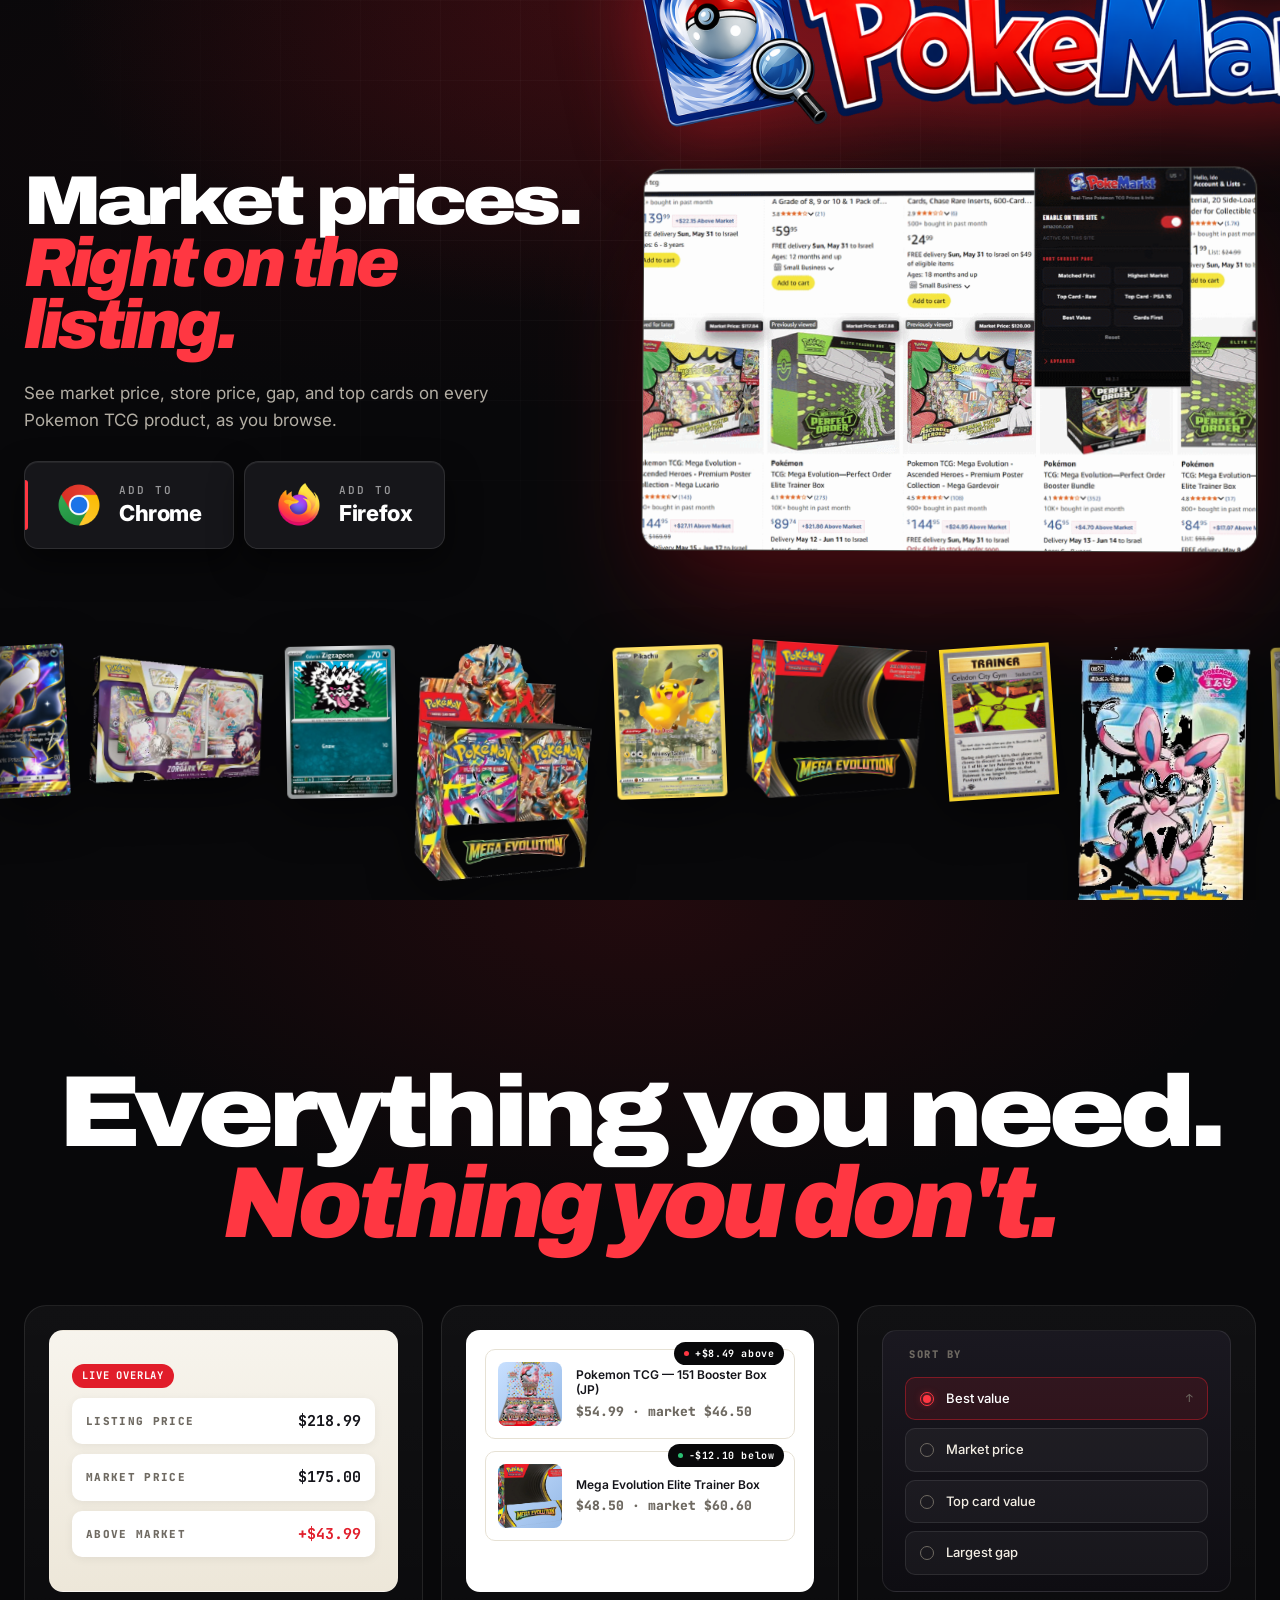
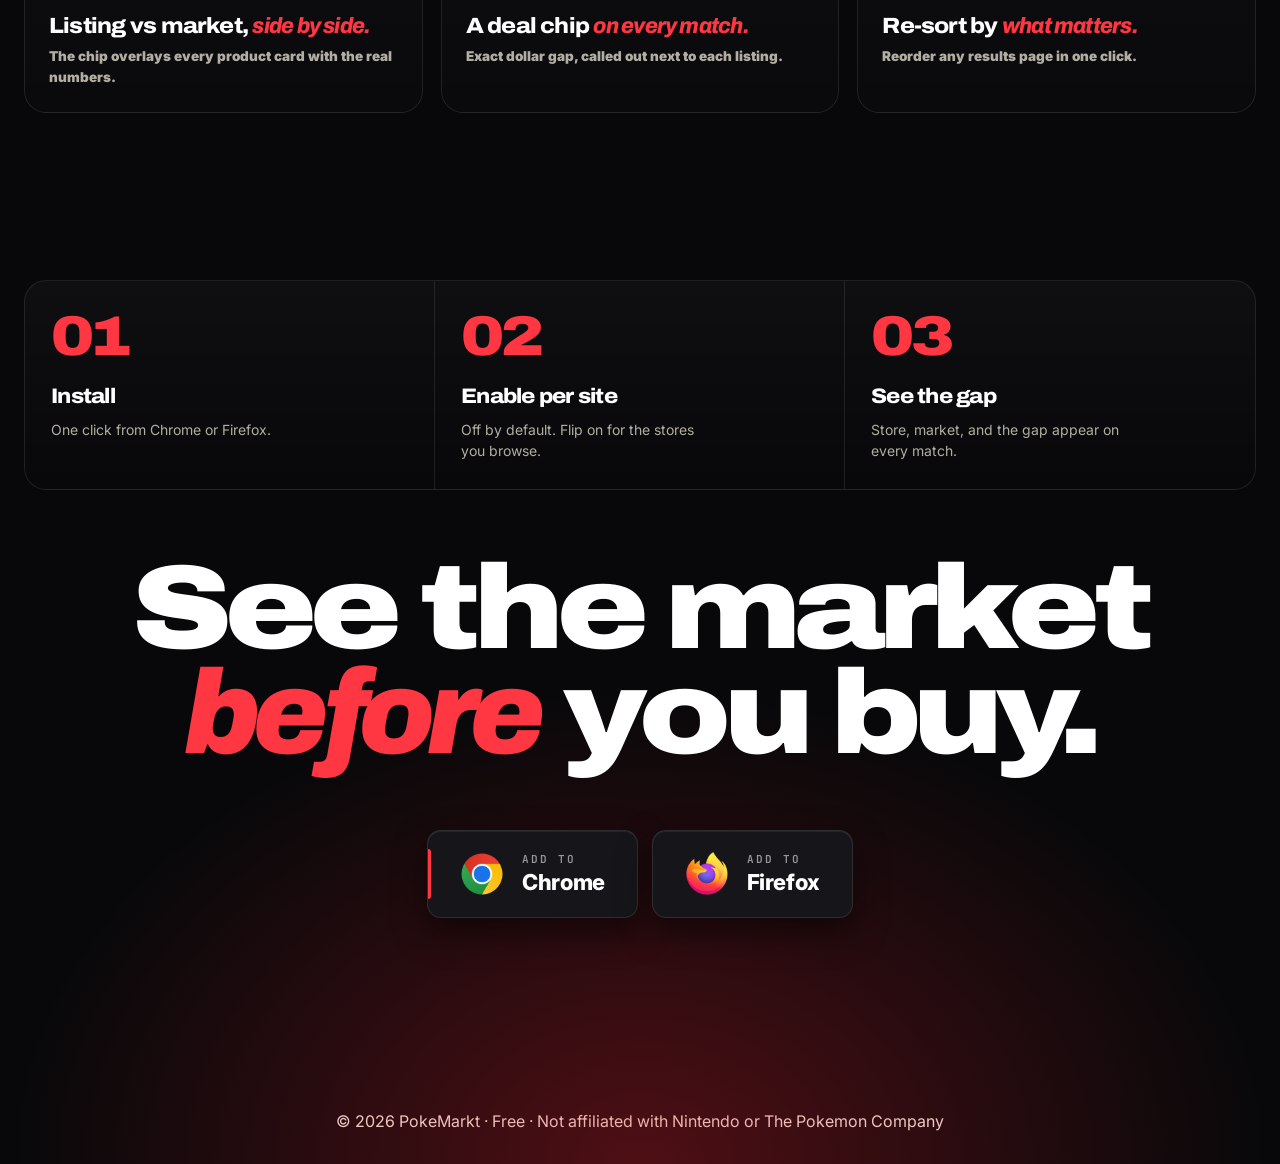
==== PokeMarkt-Landing/index.html @ 56c0c50b "fix" ====
<!DOCTYPE html>
<html lang="en">
<head>
<meta charset="UTF-8">
<meta name="viewport" content="width=device-width, initial-scale=1.0">
<title>PokeMarkt</title>
<meta name="description" content="PokeMarkt shows market price, store price, price gaps, and top cards directly on product listings.">
<link rel="icon" type="image/png" href="assets/Main-Icon-48.png">
<link rel="apple-touch-icon" href="assets/Main-Icon-128.png">
<link rel="preconnect" href="https://fonts.googleapis.com">
<link rel="preconnect" href="https://fonts.gstatic.com" crossorigin>
<link href="https://fonts.googleapis.com/css2?family=Archivo:wdth,wght@87..125,500..900&family=Inter:wght@400;500;600;700&family=JetBrains+Mono:wght@500;700&display=swap" rel="stylesheet">
<style>
  :root {
    --ink: #08080a;
    --ink-2: #0d0d10;
    --ink-3: #14141a;
    --paper: #f4efe6;
    --line: rgba(255, 255, 255, .09);
    --line-strong: rgba(255, 255, 255, .18);
    --line-paper: rgba(8, 8, 10, .12);
    --text: #f3eee4;
    --text-2: #b3aea4;
    --text-3: #6f6a62;
    --crimson: #e11d2a;
    --crimson-2: #ff3742;
    --green: #2bbf73;
    --display: "Archivo", "Helvetica Neue", sans-serif;
    --body: "Inter", system-ui, sans-serif;
    --mono: "JetBrains Mono", ui-monospace, monospace;
    --ease: cubic-bezier(.2, .8, .2, 1);
  }

  * { box-sizing: border-box; margin: 0; padding: 0; }
  html, body { background: var(--ink); }
  html {
    scroll-behavior: smooth;
    scroll-snap-type: y mandatory;
    overflow-y: scroll;
    height: 100%;
  }
  body {
    font-family: var(--body);
    color: var(--text);
    overflow-x: clip;
    -webkit-font-smoothing: antialiased;
    text-rendering: optimizeLegibility;
    line-height: 1.5;
    min-height: 100%;
  }
  a { color: inherit; text-decoration: none; }
  img, svg { display: block; max-width: 100%; }
  ::selection { background: var(--crimson); color: #fff; }

  .wrap { width: min(1280px, calc(100% - 48px)); margin: 0 auto; }

  /* ====== SCREEN ====== */
  .screen {
    min-height: 100vh;
    min-height: 100dvh;
    scroll-snap-align: start;
    scroll-snap-stop: always;
    position: relative;
    display: flex;
    flex-direction: column;
    overflow: hidden;
  }

  /* ====== TOP BAR (sticky, only after hero) ====== */
  .topbar {
    position: fixed;
    top: 0; right: 0; left: 0;
    z-index: 50;
    display: flex;
    justify-content: flex-end;
    padding: 18px 24px;
    pointer-events: none;
    opacity: 0;
    transform: translateY(-12px);
    transition: opacity .35s var(--ease), transform .35s var(--ease);
  }
  .topbar.is-visible { opacity: 1; transform: none; pointer-events: auto; }
  .topbar__inner {
    display: inline-flex;
    gap: 8px;
    padding: 6px;
    border-radius: 999px;
    background: rgba(8,8,10,.78);
    backdrop-filter: blur(18px) saturate(140%);
    border: 1px solid var(--line-strong);
    box-shadow: 0 12px 30px rgba(0,0,0,.4);
  }
  .topbar .pill { height: 38px; padding: 0 14px 0 4px; font-size: 12.5px; }
  .topbar .pill__icon { width: 30px; height: 30px; }

  /* ====== HERO INSTALL BUTTONS (big & centered feel) ====== */
  .hero__cta {
    display: flex;
    gap: 14px;
    margin-top: 32px;
    flex-wrap: wrap;
  }
  /* Square install buttons — both same color, clean & premium */
  .install {
    position: relative;
    display: inline-flex;
    align-items: center;
    gap: 18px;
    height: 88px;
    padding: 0 32px;
    border-radius: 14px;
    font-weight: 700;
    letter-spacing: -.005em;
    transition: transform .25s var(--ease), box-shadow .25s var(--ease), background .25s var(--ease);
    white-space: nowrap;
    background: #16161a;
    color: #fff;
    border: 1px solid rgba(255,255,255,.10);
    box-shadow:
      0 1px 0 rgba(255,255,255,.06) inset,
      0 14px 32px rgba(0,0,0,.5);
  }
  .install:hover {
    transform: translateY(-2px);
    background: #1d1d22;
    border-color: rgba(255,255,255,.18);
    box-shadow:
      0 1px 0 rgba(255,255,255,.08) inset,
      0 22px 44px rgba(0,0,0,.6);
  }
  .install__icon {
    width: 44px; height: 44px;
    display: grid; place-items: center;
    flex: 0 0 auto;
  }
  .install__icon img { width: 100%; height: 100%; object-fit: contain; }
  .install__text {
    display: flex;
    flex-direction: column;
    line-height: 1.05;
    align-items: flex-start;
  }
  .install__text small {
    font-family: var(--mono);
    font-size: 11px;
    font-weight: 600;
    letter-spacing: .18em;
    text-transform: uppercase;
    opacity: .55;
    margin-bottom: 5px;
  }
  .install__text strong { font-weight: 800; font-size: 22px; letter-spacing: -.02em; }

  /* Primary (Chrome) gets a subtle red accent line on the left to differentiate without breaking unity */
  .install--chrome::before {
    content: "";
    position: absolute;
    left: 0; top: 18px; bottom: 18px;
    width: 3px;
    background: var(--crimson-2);
    border-radius: 0 3px 3px 0;
  }
  .top__cta { display: inline-flex; gap: 8px; }
  .pill {
    display: inline-flex;
    align-items: center;
    gap: 8px;
    height: 40px;
    padding: 0 16px 0 4px;
    border-radius: 999px;
    font-size: 13px;
    font-weight: 600;
    transition: transform .25s var(--ease), background .25s var(--ease);
    white-space: nowrap;
  }
  .pill__icon {
    width: 32px; height: 32px;
    border-radius: 50%;
    background: #fff;
    padding: 5px;
    display: grid; place-items: center;
    flex: 0 0 auto;
  }
  .pill__icon img { width: 100%; height: 100%; object-fit: contain; }
  .pill--solid { background: #fff; color: #08080a; }
  .pill--solid:hover { transform: translateY(-1px); }
  .pill--ghost {
    background: rgba(255,255,255,.05);
    color: #fff;
    border: 1px solid var(--line-strong);
  }
  .pill--ghost:hover { background: rgba(255,255,255,.1); transform: translateY(-1px); }

  /* ====== SCREEN 1: HERO ====== */
  .hero {
    background: var(--ink);
    display: flex;
    flex-direction: column;
    justify-content: center;
  }
  .hero__top {
    text-align: center;
    padding: 24px 0 8px;
    position: relative;
    z-index: 2;
  }
  .hero__logo {
    display: inline-block;
    width: clamp(320px, 30vw, 440px);
    height: auto;
    margin: 0 auto;
    filter: drop-shadow(0 14px 40px rgba(225,29,42,.5));
  }

  .hero__main {
    display: grid;
    grid-template-columns: 1fr 1.1fr;
    gap: 56px;
    align-items: center;
    position: relative;
    z-index: 2;
    padding: 0 0 32px;
  }
  .hero__copy { max-width: 580px; }
  .hero::before {
    content: "";
    position: absolute;
    inset: -8% -10% 30%;
    background:
      radial-gradient(ellipse 55% 65% at 50% 10%, rgba(225, 29, 42, .22), transparent 70%),
      radial-gradient(ellipse 80% 50% at 50% 30%, rgba(225, 29, 42, .05), transparent 80%);
    pointer-events: none;
    z-index: 0;
  }
  .hero::after {
    content: "";
    position: absolute;
    inset: 0 0 30% 0;
    background-image:
      linear-gradient(rgba(255,255,255,.04) 1px, transparent 1px),
      linear-gradient(90deg, rgba(255,255,255,.04) 1px, transparent 1px);
    background-size: 80px 80px;
    background-position: center top;
    mask-image: radial-gradient(ellipse 70% 90% at 50% 30%, #000, transparent 75%);
    pointer-events: none;
    z-index: 0;
  }

  .hero__top {
    text-align: center;
    padding: 24px 0 8px;
    position: relative;
    z-index: 2;
  }
  .hero__logo {
    display: inline-block;
    width: clamp(440px, 46vw, 680px);
    height: auto;
    margin: 0 auto;
    filter: drop-shadow(0 14px 40px rgba(225,29,42,.5));
  }

  .hero__main {
    align-self: center;
    display: grid;
    grid-template-columns: 1fr 1.1fr;
    gap: 56px;
    align-items: center;
    position: relative;
    z-index: 2;
    padding: 0 0 32px;
  }
  .hero__copy { max-width: 580px; }
  .hero h1 {
    font-family: var(--display);
    font-stretch: 118%;
    font-weight: 900;
    font-size: clamp(46px, 5.4vw, 84px);
    line-height: .9;
    letter-spacing: -.055em;
    color: #fff;
    text-wrap: balance;
  }
  .hero h1 .accent {
    color: var(--crimson-2);
    font-style: italic;
    font-stretch: 95%;
  }
  .hero__sub {
    margin-top: 24px;
    color: var(--text-2);
    font-size: 17px;
    line-height: 1.55;
    max-width: 480px;
  }
  .hero__cta {
    display: flex;
    gap: 10px;
    margin-top: 28px;
    flex-wrap: wrap;
  }
  .btn {
    display: inline-flex;
    align-items: center;
    gap: 9px;
    height: 50px;
    padding: 0 22px 0 6px;
    border-radius: 999px;
    font-weight: 600;
    font-size: 14.5px;
    transition: transform .25s var(--ease), box-shadow .25s var(--ease);
    white-space: nowrap;
  }
  .btn__icon {
    width: 38px; height: 38px;
    border-radius: 50%;
    background: #fff;
    padding: 6px;
    display: grid; place-items: center;
    flex: 0 0 auto;
  }
  .btn__icon img { width: 100%; height: 100%; object-fit: contain; }
  .btn--primary {
    background: #fff;
    color: #08080a;
    box-shadow: 0 18px 40px rgba(225, 29, 42, .25), 0 4px 12px rgba(0,0,0,.4);
  }
  .btn--primary:hover {
    transform: translateY(-2px);
    box-shadow: 0 24px 56px rgba(225, 29, 42, .38), 0 8px 18px rgba(0,0,0,.5);
  }
  .btn--ghost {
    background: rgba(255,255,255,.05);
    color: #fff;
    border: 1px solid var(--line-strong);
  }
  .btn--ghost:hover { background: rgba(255,255,255,.09); transform: translateY(-2px); }

  .hero__visual {
    position: relative;
    z-index: 2;
  }
  .hero__demo {
    position: relative;
    border-radius: 22px;
    overflow: hidden;
    background: #1a1814;
    border: 1px solid var(--line-strong);
    box-shadow:
      0 1px 0 rgba(255,255,255,.08) inset,
      0 60px 120px -20px rgba(225, 29, 42, .32),
      0 36px 80px rgba(0, 0, 0, .6);
    transform: perspective(2400px) rotateY(-3deg) rotateX(2deg);
  }
  .hero__demo img {
    display: block;
    width: 100%;
    height: auto;
    aspect-ratio: 16 / 10;
    object-fit: cover;
    object-position: center top;
    background: #f5f1ec;
  }
  .hero__demo::after {
    content: "";
    position: absolute;
    inset: 0;
    border-radius: 22px;
    box-shadow: 0 0 0 1px rgba(255,255,255,.05) inset;
    pointer-events: none;
  }

  /* hero product strip - floating items on dark */
  .strip {
    position: relative;
    z-index: 2;
    padding: 16px 0 24px;
    margin: 0;
    overflow: hidden;
    mask-image: linear-gradient(90deg, transparent, #000 6%, #000 94%, transparent);
  }
  .strip__track {
    display: flex;
    width: max-content;
    align-items: center;
    gap: 22px;
    animation: rail 80s linear infinite;
  }
  .strip__item {
    flex: 0 0 auto;
    height: 170px;
    display: grid;
    place-items: center;
    transform: rotate(var(--tilt, 0deg));
    transition: transform .4s var(--ease);
    padding: 8px 0;
  }
  .strip__item img {
    max-height: 100%;
    max-width: 100%;
    width: auto;
    height: auto;
    object-fit: contain;
    filter: drop-shadow(0 14px 22px rgba(0,0,0,.55));
  }
  .strip__item.product { width: 175px; }
  .strip__item.card { width: 110px; }
  .strip__item:hover { transform: rotate(0) translateY(-4px) scale(1.04); }
  @keyframes rail {
    from { transform: translateX(0); }
    to { transform: translateX(calc(-50% - 9px)); }
  }

  /* ====== SCREEN 2: FEATURES ====== */
  .features {
    background: var(--ink);
    padding: 80px 0 0;
    justify-content: center;
  }
  .features::before {
    content: "";
    position: absolute;
    inset: 0;
    background: radial-gradient(ellipse 70% 50% at 50% 0%, rgba(225,29,42,.12), transparent 70%);
    pointer-events: none;
  }
  .section-head {
    position: relative;
    z-index: 1;
    margin-bottom: 56px;
    text-align: center;
  }
  .section-head h2 {
    font-family: var(--display);
    font-stretch: 115%;
    font-weight: 900;
    font-size: clamp(36px, 4.4vw, 60px);
    line-height: .9;
    letter-spacing: -.05em;
    color: #fff;
    text-wrap: balance;
    max-width: 18ch;
    margin: 0 auto;
  }
  .section-head h2 em { font-style: italic; color: var(--crimson-2); font-stretch: 95%; }

  .feat-grid {
    position: relative;
    z-index: 1;
    display: grid;
    grid-template-columns: repeat(3, 1fr);
    gap: 18px;
  }
  .feat {
    background: linear-gradient(180deg, rgba(255,255,255,.04), rgba(255,255,255,.01));
    border: 1px solid var(--line);
    border-radius: 22px;
    padding: 24px;
    display: flex;
    flex-direction: column;
    overflow: hidden;
    transition: transform .35s var(--ease), border-color .35s var(--ease);
  }
  .feat:hover { transform: translateY(-3px); border-color: var(--line-strong); }
  .feat__visual {
    position: relative;
    aspect-ratio: 4 / 3;
    border-radius: 14px;
    overflow: hidden;
    margin-bottom: 22px;
    background: #0a0a0c;
    border: 1px solid var(--line);
  }
  .feat h3 {
    font-family: var(--display);
    font-stretch: 110%;
    font-weight: 800;
    font-size: 22px;
    line-height: 1.1;
    letter-spacing: -.035em;
    color: #fff;
  }
  .feat h3 em { font-style: italic; color: var(--crimson-2); font-stretch: 95%; }
  .feat p {
    margin-top: 8px;
    color: var(--text-2);
    font-size: 13.5px;
    line-height: 1.55;
  }

  /* ----- visual A: hover detail card ----- */
  .vfx-a {
    background:
      linear-gradient(180deg, #f7f4ed 0%, #ede7d9 100%);
    padding: 22px;
    display: flex;
    flex-direction: column;
    justify-content: center;
    gap: 10px;
  }
  .vfx-a__row {
    display: flex; align-items: center; justify-content: space-between;
    padding: 12px 14px;
    background: #fff;
    border-radius: 10px;
    box-shadow: 0 2px 10px rgba(0,0,0,.06);
    color: #14141a;
  }
  .vfx-a__row .l { font-size: 11px; font-family: var(--mono); letter-spacing: .12em; text-transform: uppercase; color: #6f6a62; }
  .vfx-a__row .v { font-family: var(--mono); font-weight: 700; font-size: 15px; color: #14141a; }
  .vfx-a__row .v.up { color: var(--crimson); }
  .vfx-a__row .v.down { color: #1d8e54; }
  .vfx-a__chip {
    align-self: flex-start;
    padding: 4px 10px;
    border-radius: 999px;
    background: var(--crimson);
    color: #fff;
    font-family: var(--mono);
    font-size: 10.5px;
    font-weight: 700;
    letter-spacing: .08em;
    text-transform: uppercase;
  }

  /* ----- visual B: chip on listing ----- */
  .vfx-b {
    background: #fff;
    padding: 18px;
    display: flex;
    flex-direction: column;
    gap: 12px;
  }
  .vfx-b__listing {
    display: grid;
    grid-template-columns: 64px 1fr;
    gap: 14px;
    align-items: center;
    padding: 12px;
    border: 1px solid #e6e1d4;
    border-radius: 10px;
    position: relative;
  }
  .vfx-b__thumb {
    width: 64px; height: 64px;
    border-radius: 8px;
    background: linear-gradient(135deg, #c8e0ff, #94b8e6);
    overflow: hidden;
  }
  .vfx-b__thumb img { width: 100%; height: 100%; object-fit: cover; }
  .vfx-b__title { font-size: 12px; font-weight: 600; color: #14141a; line-height: 1.3; }
  .vfx-b__price { font-family: var(--mono); font-size: 13px; color: #6f6a62; margin-top: 4px; }
  .vfx-b__chip {
    position: absolute;
    top: -8px; right: 10px;
    background: #08080a;
    color: #fff;
    padding: 4px 10px;
    border-radius: 999px;
    font-family: var(--mono);
    font-size: 10px;
    font-weight: 700;
    letter-spacing: .06em;
    display: inline-flex;
    align-items: center;
    gap: 6px;
  }
  .vfx-b__chip.up::before { content: ""; width: 5px; height: 5px; border-radius: 50%; background: var(--crimson-2); }
  .vfx-b__chip.down::before { content: ""; width: 5px; height: 5px; border-radius: 50%; background: #2bbf73; }

  /* ----- visual C: sort menu ----- */
  .vfx-c {
    background: linear-gradient(180deg, #1a1820, #0e0d12);
    padding: 22px;
    display: flex;
    flex-direction: column;
    justify-content: center;
    gap: 8px;
  }
  .vfx-c__menu-head {
    font-family: var(--mono);
    font-size: 10.5px;
    letter-spacing: .14em;
    text-transform: uppercase;
    color: var(--text-3);
    margin-bottom: 6px;
    padding-left: 4px;
  }
  .vfx-c__opt {
    display: flex;
    align-items: center;
    gap: 12px;
    padding: 11px 14px;
    border-radius: 10px;
    background: rgba(255,255,255,.04);
    border: 1px solid var(--line);
    font-size: 13px;
    color: var(--text);
    font-weight: 500;
  }
  .vfx-c__opt .dot {
    width: 14px; height: 14px;
    border-radius: 50%;
    border: 1.5px solid var(--text-3);
    flex: 0 0 auto;
    position: relative;
  }
  .vfx-c__opt.on { background: rgba(225, 29, 42, .12); border-color: rgba(225, 29, 42, .45); color: #fff; }
  .vfx-c__opt.on .dot { border-color: var(--crimson-2); }
  .vfx-c__opt.on .dot::after {
    content: ""; position: absolute; inset: 2px;
    border-radius: 50%;
    background: var(--crimson-2);
    box-shadow: 0 0 8px rgba(255,55,66,.7);
  }
  .vfx-c__opt span.k {
    margin-left: auto;
    font-family: var(--mono);
    font-size: 11px;
    color: var(--text-3);
  }

  /* ====== SCREEN 3: HOW + CTA combined ====== */
  .closer {
    background: var(--ink);
    padding: 80px 0 0;
    display: flex;
    flex-direction: column;
    justify-content: center;
    align-items: stretch;
  }
  .closer__inner {
    width: min(1280px, calc(100% - 48px));
    margin: 0 auto;
    display: flex;
    flex-direction: column;
    align-items: center;
    gap: 64px;
    position: relative;
    z-index: 1;
    flex: 1;
    justify-content: center;
  }
  .closer::before {
    content: "";
    position: absolute;
    inset: 30% 0 0 0;
    background: radial-gradient(ellipse 70% 100% at 50% 100%, rgba(225,29,42,.32), transparent 70%);
    pointer-events: none;
  }

  .how {
    width: 100%;
    position: relative;
    z-index: 1;
    display: grid;
    grid-template-columns: repeat(3, 1fr);
    gap: 0;
    border: 1px solid var(--line);
    border-radius: 22px;
    overflow: hidden;
    background: linear-gradient(180deg, rgba(255,255,255,.03), rgba(255,255,255,.005));
  }
  .how__step {
    padding: 28px 26px;
    border-right: 1px solid var(--line);
  }
  .how__step:last-child { border-right: 0; }
  .how__num {
    font-family: var(--display);
    font-stretch: 118%;
    font-weight: 900;
    font-size: 56px;
    color: var(--crimson-2);
    letter-spacing: -.05em;
    line-height: 1;
    margin-bottom: 16px;
  }
  .how__step h4 {
    font-family: var(--display);
    font-stretch: 110%;
    font-weight: 800;
    font-size: 21px;
    letter-spacing: -.035em;
    color: #fff;
    margin-bottom: 6px;
  }
  .how__step p {
    color: var(--text-2);
    font-size: 14px;
    max-width: 28ch;
  }

  .closer__cta {
    position: relative;
    z-index: 1;
    text-align: center;
  }
  .closer__cta h2 {
    font-family: var(--display);
    font-stretch: 118%;
    font-weight: 900;
    font-size: clamp(40px, 5.6vw, 80px);
    line-height: .88;
    letter-spacing: -.06em;
    color: #fff;
    text-wrap: balance;
    max-width: 16ch;
    margin: 0 auto 36px;
  }
  .closer__cta h2 em { font-style: italic; color: var(--crimson-2); font-stretch: 95%; }
  .closer__buttons {
    display: inline-flex;
    gap: 14px;
    flex-wrap: wrap;
    justify-content: center;
  }

  /* Premium dual install button */
  .megacta {
    position: relative;
    display: inline-flex;
    align-items: stretch;
    isolation: isolate;
    border-radius: 999px;
    padding: 4px;
    background: linear-gradient(135deg, #ff5563 0%, #e11d2a 50%, #8a0d18 100%);
    box-shadow:
      0 24px 60px -12px rgba(225, 29, 42, .55),
      0 12px 28px rgba(0, 0, 0, .55),
      0 0 0 1px rgba(255,255,255,.08) inset;
  }
  .megacta::before {
    content: "";
    position: absolute;
    inset: -2px;
    border-radius: 999px;
    background: conic-gradient(from 0deg, transparent 0deg, rgba(255,200,200,.55) 60deg, transparent 140deg, transparent 360deg);
    z-index: -1;
    opacity: .8;
    animation: spin 8s linear infinite;
    filter: blur(6px);
  }
  @keyframes spin { to { transform: rotate(360deg); } }
  .megacta__btn {
    position: relative;
    display: inline-flex;
    align-items: center;
    gap: 12px;
    height: 60px;
    padding: 0 26px;
    border-radius: 999px;
    font-weight: 700;
    font-size: 15.5px;
    letter-spacing: -.005em;
    transition: transform .25s var(--ease), background .25s var(--ease);
    color: #fff;
  }
  .megacta__btn--primary {
    background: #0a0a0c;
    color: #fff;
    box-shadow: 0 0 0 1px rgba(255,255,255,.08) inset;
  }
  .megacta__btn--primary:hover { transform: translateY(-1px); background: #15151a; }
  .megacta__btn--secondary {
    background: transparent;
    color: #fff;
  }
  .megacta__btn--secondary:hover { background: rgba(0,0,0,.25); }
  .megacta__icon {
    width: 26px; height: 26px;
    display: grid; place-items: center;
  }
  .megacta__icon img { width: 100%; height: 100%; object-fit: contain; filter: drop-shadow(0 2px 4px rgba(0,0,0,.5)); }
  .megacta__text { display: flex; flex-direction: column; line-height: 1.05; align-items: flex-start; }
  .megacta__text small {
    font-family: var(--mono);
    font-size: 9.5px;
    letter-spacing: .14em;
    text-transform: uppercase;
    opacity: .55;
    margin-bottom: 3px;
  }
  .megacta__text strong { font-weight: 800; font-size: 15.5px; letter-spacing: -.01em; }
  .megacta__divider {
    align-self: center;
    width: 1px;
    height: 32px;
    background: rgba(255,255,255,.18);
  }
    flex-wrap: wrap;
    justify-content: center;
  }

  .closer__foot {
    position: relative;
    z-index: 1;
    margin-top: auto;
    padding: 24px 0;
    border-top: 1px solid var(--line);
    color: var(--text-3);
    font-family: var(--mono);
    font-size: 11px;
    letter-spacing: .04em;
    text-align: center;
  }

  /* ====== RESPONSIVE ====== */
  @media (max-width: 1024px) {
    html { scroll-snap-type: none; }
    .screen { min-height: auto; }
    .hero__main { grid-template-columns: 1fr; gap: 32px; padding: 24px 0 32px; }
    .browser { transform: none; }
    .feat-grid { grid-template-columns: 1fr; gap: 14px; }
    .how { grid-template-columns: 1fr; }
    .how__step { border-right: 0; border-bottom: 1px solid var(--line); }
    .how__step:last-child { border-bottom: 0; }
    .features { padding: 64px 0 32px; }
    .closer { padding: 64px 0 0; }
  }
  @media (max-width: 640px) {
    .top { padding-top: 16px; gap: 10px; justify-content: center; }
    .top__cta .pill:not(:first-child) { display: none; }
    .hero__logo { height: 72px; margin-bottom: 16px; }
    .hero h1 { font-size: clamp(34px, 9vw, 48px); }
    .hero__sub { font-size: 15px; margin-top: 16px; }
    .hero__cta { margin-top: 20px; }
    .btn { height: 46px; font-size: 14px; }
    .btn__icon { width: 36px; height: 36px; }
    .strip__item { height: 86px; }
    .strip__item.product { width: 100px; }
    .strip__item.card { width: 60px; }
    .feat { padding: 18px; }
    .feat__visual { aspect-ratio: 16 / 10; margin-bottom: 16px; }
    .section-head { margin-bottom: 32px; }
    .how { margin-bottom: 36px; }
    .how__step { padding: 22px; }
    .how__num { font-size: 42px; margin-bottom: 10px; }
    .closer__buttons { flex-direction: column; align-items: stretch; width: 100%; max-width: 320px; margin: 0 auto; }
    .closer__buttons .btn { justify-content: center; }
  }

  @media (prefers-reduced-motion: reduce) {
    *, *::before, *::after {
      animation-duration: .01ms !important;
      transition-duration: .01ms !important;
    }
    html { scroll-snap-type: none; }
  }
</style>
</head>
<body>

<!-- ============ STICKY TOP BAR (visible after hero) ============ -->
<div class="topbar" id="topbar">
  <div class="topbar__inner">
    <a class="pill pill--solid" href="https://chromewebstore.google.com/detail/pokemarket-pokemon-tcg-li/hejfdmhhblhaiajfegbokfgceoahfkoe" target="_blank" rel="noopener">
      <span class="pill__icon"><img src="assets/chrome-icon.png" alt=""></span>
      Add to Chrome
    </a>
    <a class="pill pill--ghost" href="https://addons.mozilla.org/en-US/firefox/addon/pokemarket-pokemon-tcg-prices/" target="_blank" rel="noopener">
      <span class="pill__icon"><img src="assets/firefox-icon.png" alt=""></span>
      Add to Firefox
    </a>
  </div>
</div>

<!-- ============ SCREEN 1: HERO ============ -->
<section class="screen hero" data-screen-label="01 Hero">
  <div class="wrap hero__top" style="margin: -100px 432.333px 26px; padding: 24px 0px 0px">
    <img class="hero__logo" src="assets/Main-Logo.png" alt="PokeMarkt" style="object-fit: cover; width: 822px; height: 187px; padding: 0px; margin: 8.6665px; border-width: 0px; border-style: solid; border-radius: 0px">
  </div>
  <div class="wrap hero__main" style="padding: 0px">
    <div class="hero__copy">
      <h1>
        Market prices.<br>
        <span class="accent">Right on the listing.</span>
      </h1>
      <p class="hero__sub">
        See market price, store price, gap, and top cards on every Pokemon TCG product, as you browse.
      </p>
      <div class="hero__cta">
        <a class="install install--chrome" href="https://chromewebstore.google.com/detail/pokemarket-pokemon-tcg-li/hejfdmhhblhaiajfegbokfgceoahfkoe" target="_blank" rel="noopener">
          <span class="install__icon"><img src="assets/chrome-icon.png" alt=""></span>
          <span class="install__text">
            <small>Add to</small>
            <strong>Chrome</strong>
          </span>
        </a>
        <a class="install install--firefox" href="https://addons.mozilla.org/en-US/firefox/addon/pokemarket-pokemon-tcg-prices/" target="_blank" rel="noopener">
          <span class="install__icon"><img src="assets/firefox-icon.png" alt=""></span>
          <span class="install__text">
            <small>Add to</small>
            <strong>Firefox</strong>
          </span>
        </a>
      </div>
    </div>

    <div class="hero__visual">
      <div class="hero__demo">
        <img src="assets/demo.gif" alt="PokeMarkt overlay running on Amazon." style="width: 652px; padding: 0px; object-fit: cover; opacity: 2.33; border-radius: 0px; border-width: 0px; margin: -0.666504px">
      </div>
    </div>
  </div>

  <div class="strip" aria-hidden="true" style="padding: 128.667px 0px 0px; font-size: 16px; font-weight: 700; height: 428px; line-height: 0.05; letter-spacing: -4px; border-width: 0px; border-style: solid; border-radius: 0px; margin: -43.3333px">
    <div class="strip__track" id="strip"></div>
  </div>
</section>


<!-- ============ SCREEN 2: FEATURES ============ -->
<section class="screen features" data-screen-label="02 Features">
  <div class="wrap" style="font-weight: 900">
    <div class="section-head" style="font-size: 113px">
      <h2 style="font-size: 101px">Everything you need. <em>Nothing you don't.</em></h2>
    </div>

    <div class="feat-grid">

      <article class="feat">
        <div class="feat__visual vfx-a">
          <span class="vfx-a__chip">Live overlay</span>
          <div class="vfx-a__row"><span class="l">Listing price</span><span class="v">$218.99</span></div>
          <div class="vfx-a__row"><span class="l">Market price</span><span class="v">$175.00</span></div>
          <div class="vfx-a__row"><span class="l">Above market</span><span class="v up">+$43.99</span></div>
        </div>
        <h3>Listing vs market, <em>side by side.</em></h3>
        <p>The chip overlays every product card with the real numbers.</p>
      </article>

      <article class="feat">
        <div class="feat__visual vfx-b">
          <div class="vfx-b__listing">
            <div class="vfx-b__chip up">+$8.49 above</div>
            <div class="vfx-b__thumb"><img src="assets/rail/product-08.png" alt=""></div>
            <div>
              <div class="vfx-b__title">Pokemon TCG — 151 Booster Box (JP)</div>
              <div class="vfx-b__price">$54.99 · market $46.50</div>
            </div>
          </div>
          <div class="vfx-b__listing">
            <div class="vfx-b__chip down">−$12.10 below</div>
            <div class="vfx-b__thumb"><img src="assets/rail/product-03.png" alt=""></div>
            <div>
              <div class="vfx-b__title">Mega Evolution Elite Trainer Box</div>
              <div class="vfx-b__price">$48.50 · market $60.60</div>
            </div>
          </div>
        </div>
        <h3>A deal chip <em>on every match.</em></h3>
        <p>Exact dollar gap, called out next to each listing.</p>
      </article>

      <article class="feat">
        <div class="feat__visual vfx-c">
          <div class="vfx-c__menu-head">Sort by</div>
          <div class="vfx-c__opt on"><span class="dot"></span> Best value <span class="k">↑</span></div>
          <div class="vfx-c__opt"><span class="dot"></span> Market price</div>
          <div class="vfx-c__opt"><span class="dot"></span> Top card value</div>
          <div class="vfx-c__opt"><span class="dot"></span> Largest gap</div>
        </div>
        <h3>Re-sort by <em>what matters.</em></h3>
        <p>Reorder any results page in one click.</p>
      </article>

    </div>
  </div>
</section>


<!-- ============ SCREEN 3: HOW + CTA ============ -->
<section class="screen closer" data-screen-label="03 Get it">
  <div class="wrap closer__inner">
    <div class="how">
      <article class="how__step">
        <div class="how__num">01</div>
        <h4>Install</h4>
        <p>One click from Chrome or Firefox.</p>
      </article>
      <article class="how__step">
        <div class="how__num">02</div>
        <h4>Enable per site</h4>
        <p>Off by default. Flip on for the stores you browse.</p>
      </article>
      <article class="how__step">
        <div class="how__num">03</div>
        <h4>See the gap</h4>
        <p>Store, market, and the gap appear on every match.</p>
      </article>
    </div>

    <div class="closer__cta" style="height: 690px; padding: 0px; margin: -67.3333px; border-width: 0px; border-radius: 0px">
      <h2 style="margin: 70.6663px 0px 36px; font-size: 119px">See the market <em>before</em> you buy.</h2>
      <div class="hero__cta closer__buttons">
        <a class="install install--chrome" href="https://chromewebstore.google.com/detail/pokemarket-pokemon-tcg-li/hejfdmhhblhaiajfegbokfgceoahfkoe" target="_blank" rel="noopener">
          <span class="install__icon"><img src="assets/chrome-icon.png" alt=""></span>
          <span class="install__text">
            <small>Add to</small>
            <strong>Chrome</strong>
          </span>
        </a>
        <a class="install install--firefox" href="https://addons.mozilla.org/en-US/firefox/addon/pokemarket-pokemon-tcg-prices/" target="_blank" rel="noopener">
          <span class="install__icon"><img src="assets/firefox-icon.png" alt=""></span>
          <span class="install__text">
            <small>Add to</small>
            <strong>Firefox</strong>
          </span>
        </a>
      </div>
    </div>
  </div>

  <div class="closer__foot">
    <div class="wrap" style="text-align: center; height: 55px">© 2026 PokeMarkt · Free · Not affiliated with Nintendo or The Pokemon Company</div>
  </div>
</section>

<script>
(() => {
  const cards = [
    "card-01.webp","card-02.webp","card-03.webp","card-04.png","card-05.webp",
    "card-06.webp","card-07.webp","card-08.png","card-09.webp","card-10.png",
    "card-11.png","card-12.png","card-13.png","card-14.webp","card-15.png",
    "card-16.png","card-17.webp","card-18.webp","card-19.webp","card-20.png",
    "card-21.png","card-22.png","card-23.png","card-24.webp","card-25.png",
    "card-26.webp","card-27.png","card-28.png","card-29.webp","card-30.webp"
  ];
  const products = Array.from({ length: 25 }, (_, i) => `product-${String(i + 1).padStart(2, "0")}.png`);
  const tilts = [-3, 2, -1, 3, -2, 4, -4, 1, -2, 3];
  const items = [];
  const max = Math.max(cards.length, products.length);
  for (let i = 0; i < max; i++) {
    if (cards[i]) items.push({ f: cards[i], k: "card" });
    if (products[i]) items.push({ f: products[i], k: "product" });
  }
  const rail = document.getElementById("strip");
  if (rail) {
    [...items, ...items].forEach((it, i) => {
      const fig = document.createElement("figure");
      fig.className = "strip__item " + it.k;
      fig.style.setProperty("--tilt", tilts[i % tilts.length] + "deg");
      const img = document.createElement("img");
      img.src = "assets/rail/" + it.f;
      img.alt = "";
      img.loading = "lazy";
      fig.appendChild(img);
      rail.appendChild(fig);
    });
  }
})();

// Show sticky topbar after first screen, hide on last screen
(() => {
  const topbar = document.getElementById('topbar');
  if (!topbar) return;
  const closer = document.querySelector('.closer');
  const onScroll = () => {
    const threshold = window.innerHeight * 0.55;
    let pastHero = window.scrollY > threshold;
    let inCloser = false;
    if (closer) {
      const r = closer.getBoundingClientRect();
      // hide topbar once the closer occupies most of the viewport
      inCloser = r.top < window.innerHeight * 0.35;
    }
    topbar.classList.toggle('is-visible', pastHero && !inCloser);
  };
  window.addEventListener('scroll', onScroll, { passive: true });
  onScroll();
})();
</script>
</body>
</html>
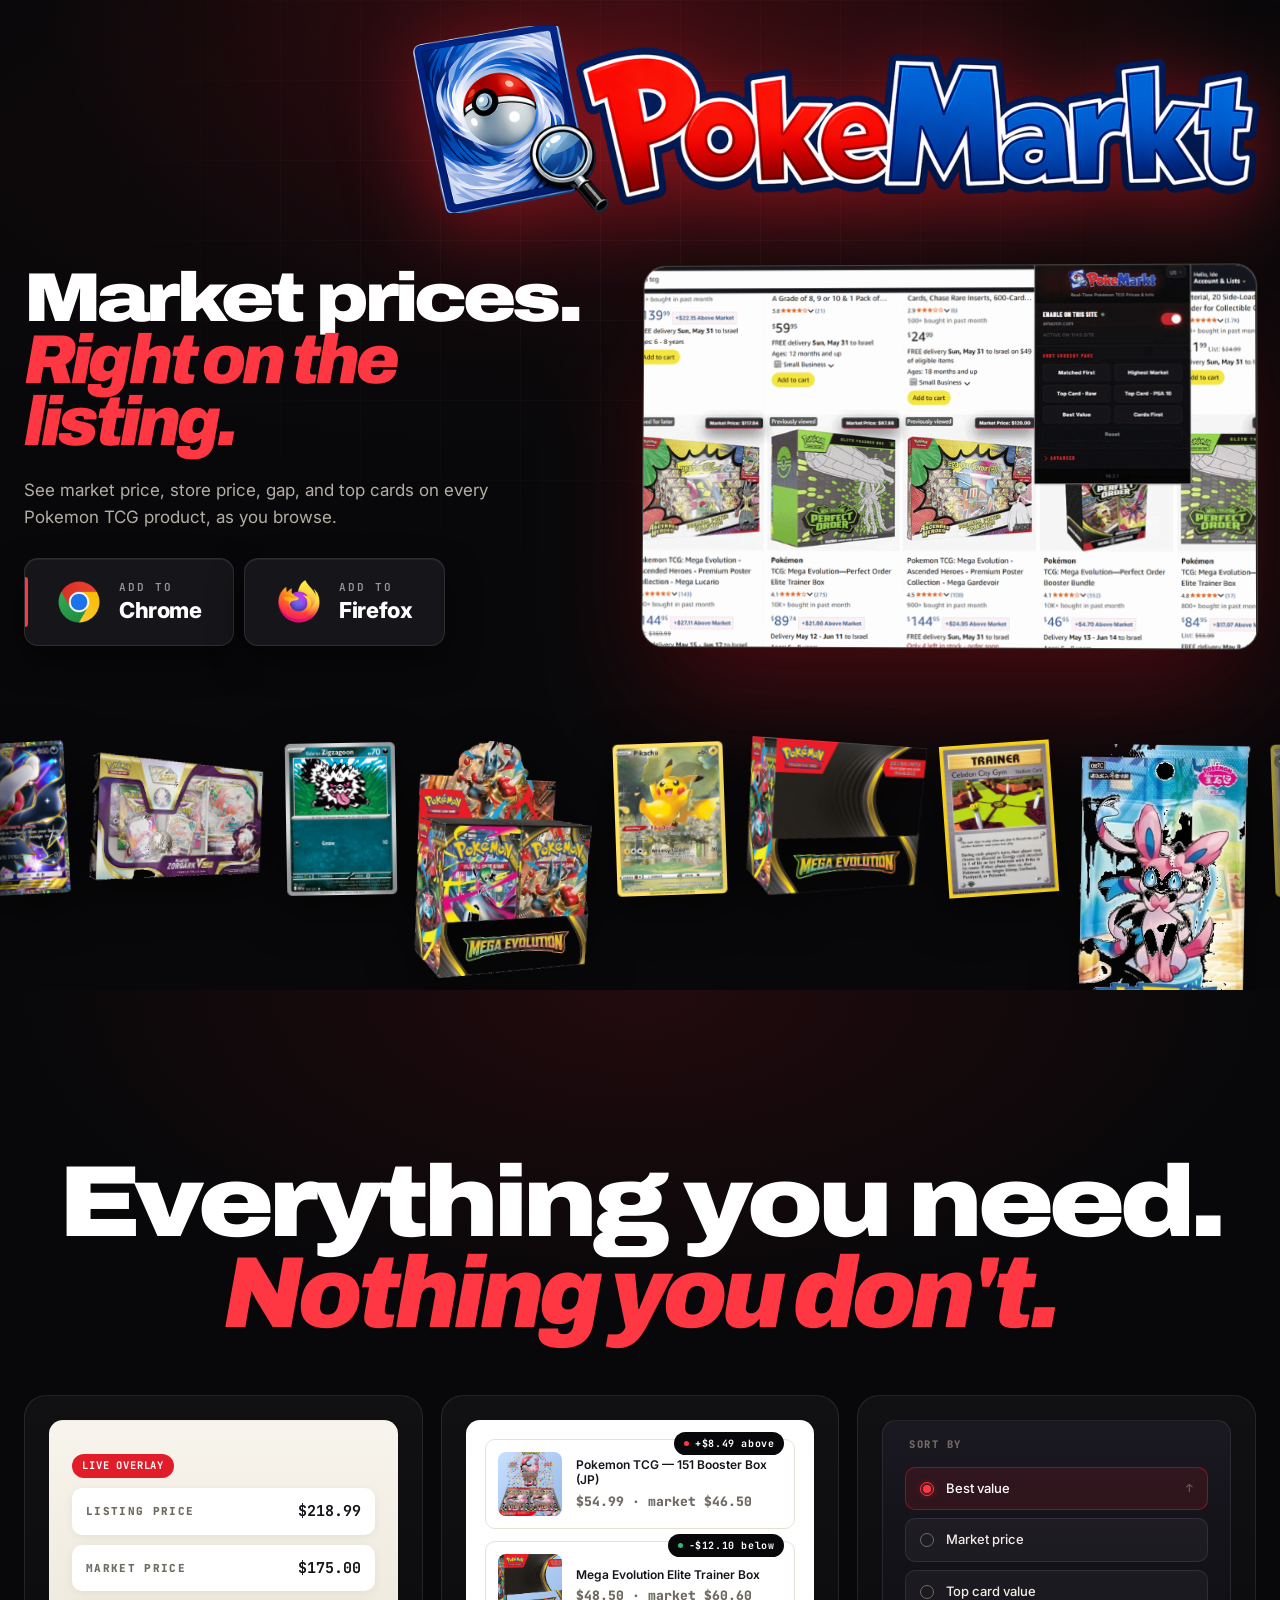
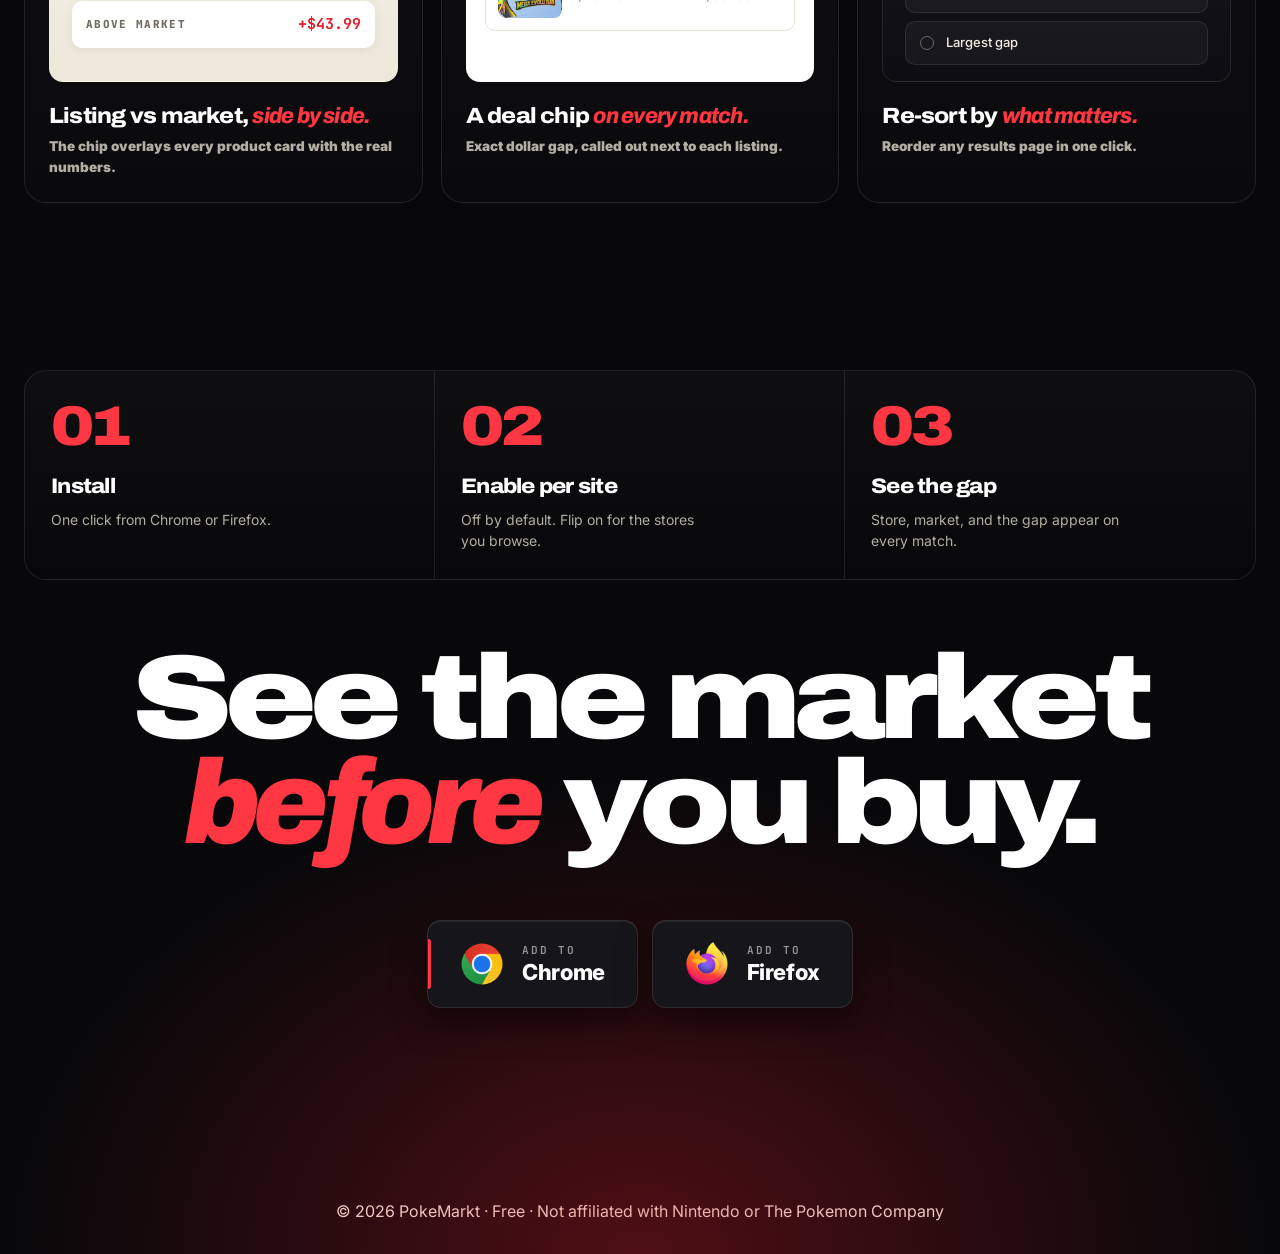
==== commit 672b8a34: "fix" ====
--- a/PokeMarkt-Landing/index.html
+++ b/PokeMarkt-Landing/index.html
@@ -867,8 +867,8 @@
 
 <!-- ============ SCREEN 1: HERO ============ -->
 <section class="screen hero" data-screen-label="01 Hero">
-  <div class="wrap hero__top" style="margin: -100px 432.333px 26px; padding: 24px 0px 0px">
-    <img class="hero__logo" src="assets/Main-Logo.png" alt="PokeMarkt" style="object-fit: cover; width: 822px; height: 187px; padding: 0px; margin: 8.6665px; border-width: 0px; border-style: solid; border-radius: 0px">
+  <div class="wrap hero__top" style="margin: 6px 0px 37px; padding: 11px 0px 0px; width: 1672px">
+    <img class="hero__logo" src="assets/Main-Logo.png" alt="PokeMarkt" style="object-fit: cover; width: 847px; height: 187px; padding: 0px; margin: 8.6665px; border-width: 0px; border-style: solid; border-radius: 0px">
   </div>
   <div class="wrap hero__main" style="padding: 0px">
     <div class="hero__copy">
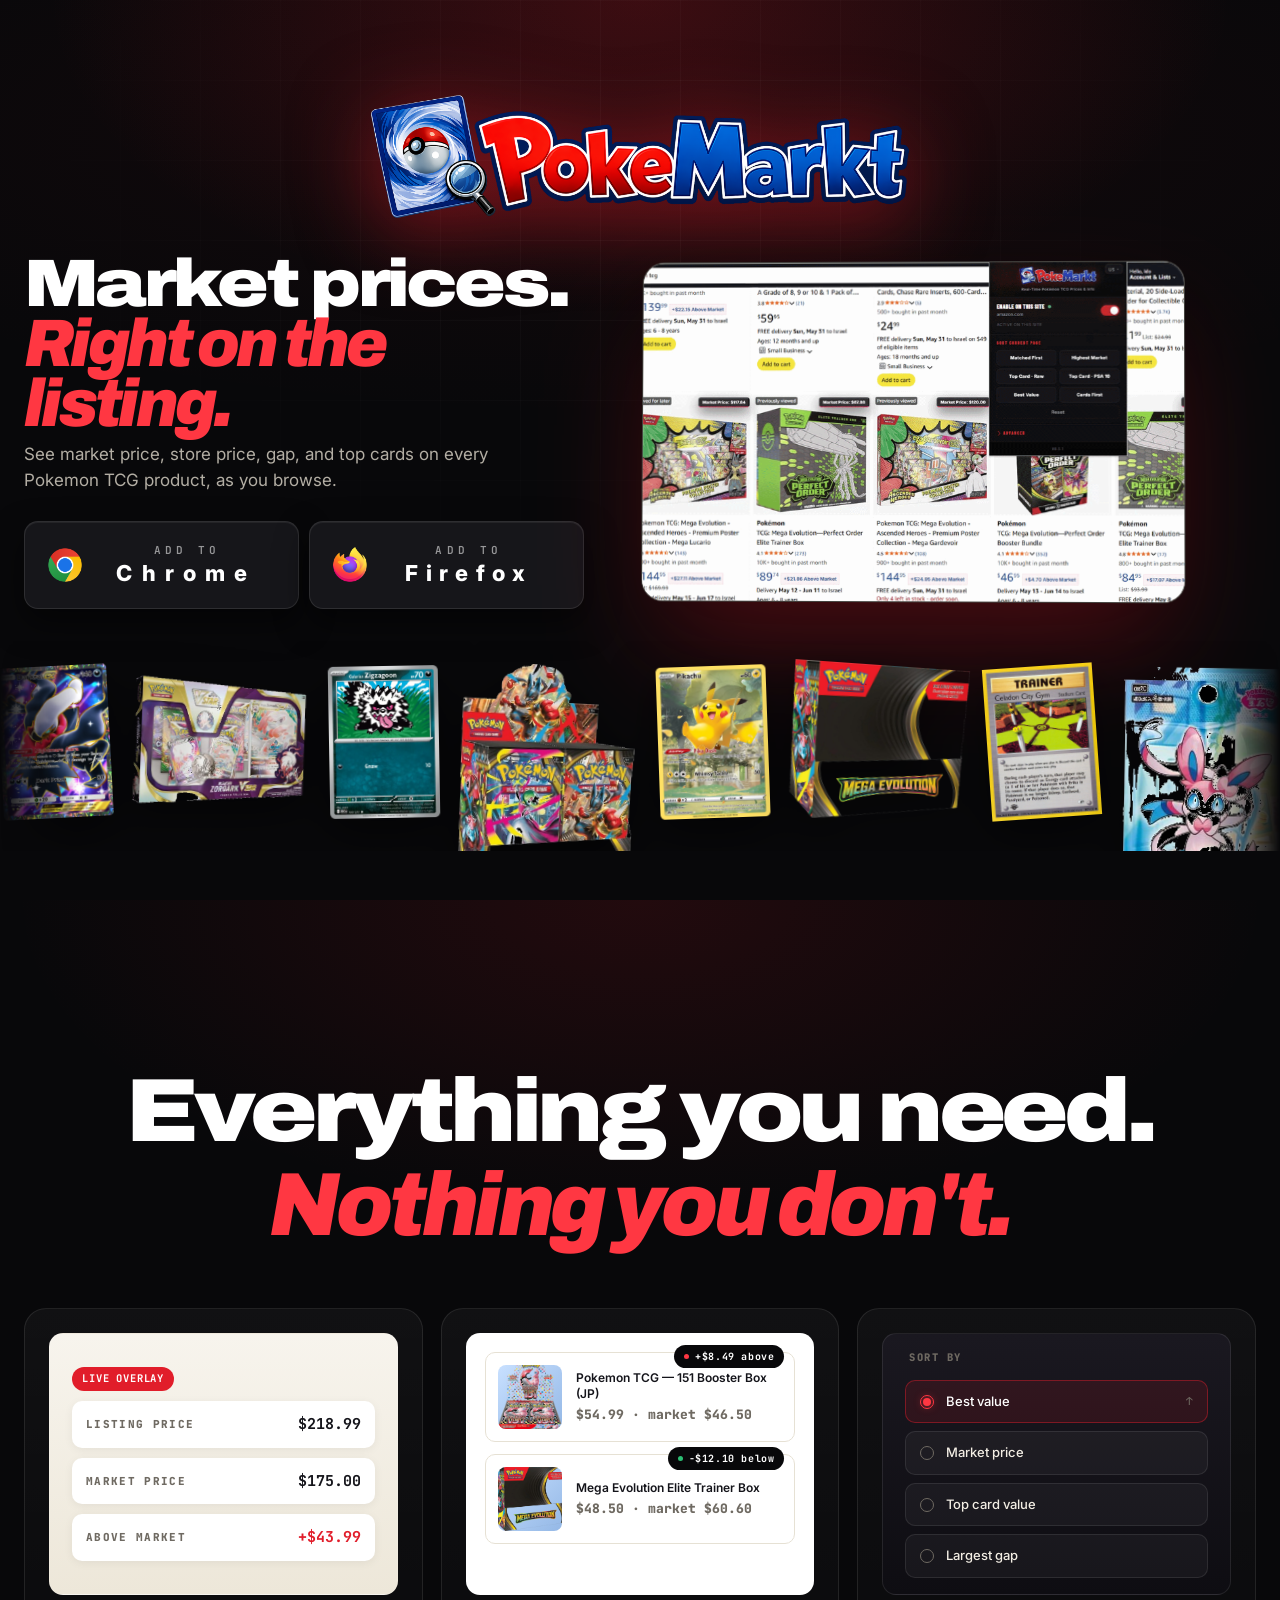
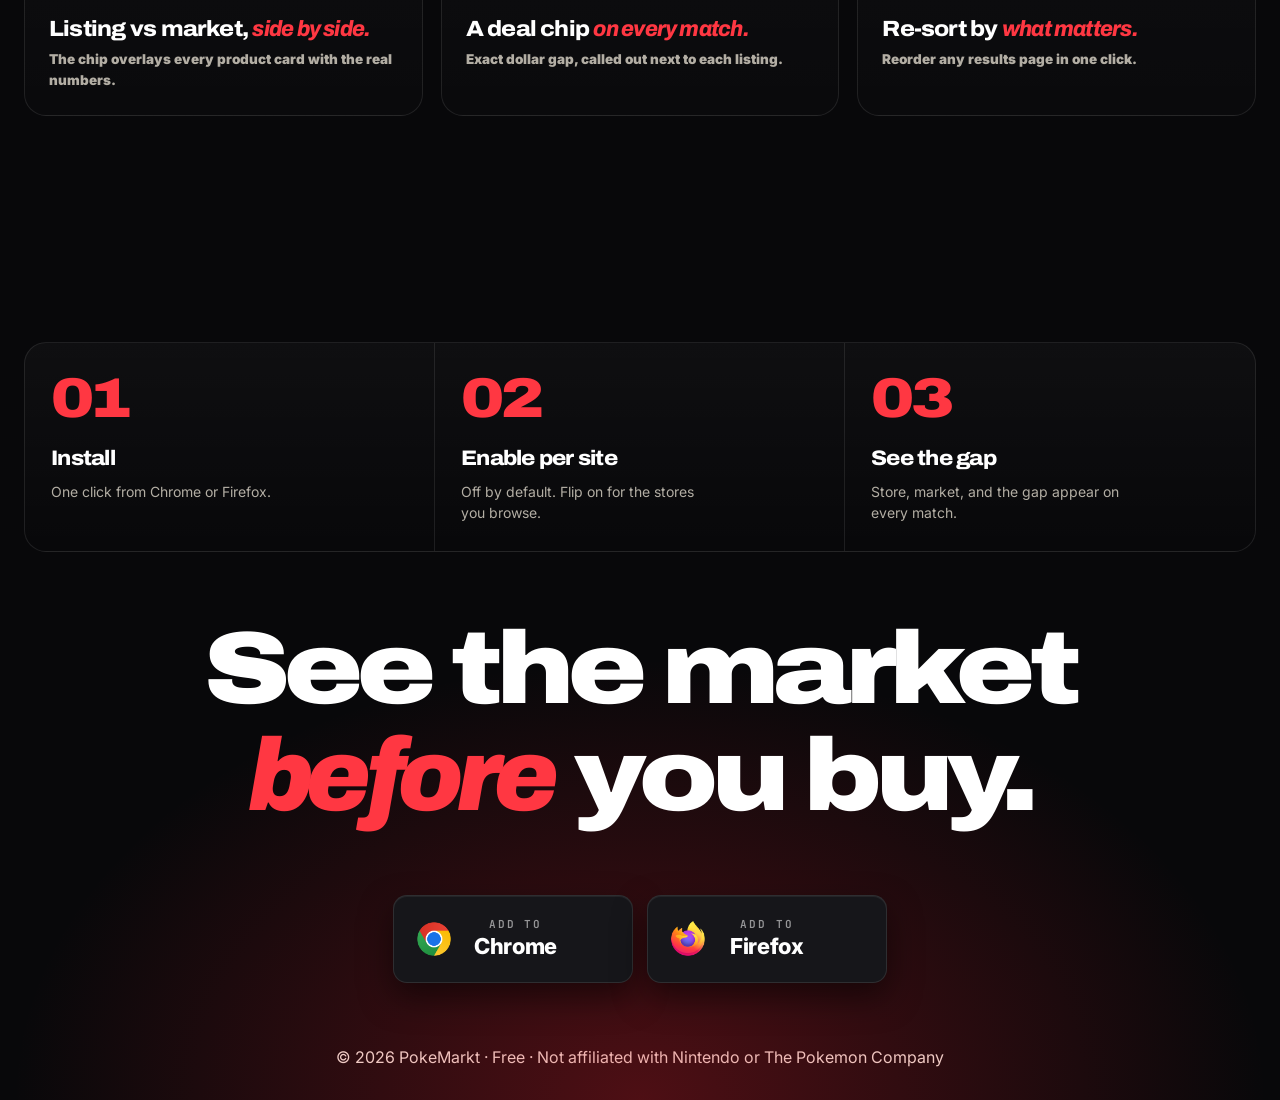
==== commit b8ede721: "fix" ====
--- a/PokeMarkt-Landing/index.html
+++ b/PokeMarkt-Landing/index.html
@@ -98,16 +98,17 @@
     display: flex;
     gap: 14px;
     margin-top: 32px;
-    flex-wrap: wrap;
+    flex-wrap: nowrap;
   }
   /* Square install buttons — both same color, clean & premium */
   .install {
     position: relative;
-    display: inline-flex;
-    align-items: center;
-    gap: 18px;
+    display: grid;
+    grid-template-columns: 44px 1fr 44px;
+    align-items: center;
+    column-gap: 18px;
     height: 88px;
-    padding: 0 32px;
+    padding: 0 18px;
     border-radius: 14px;
     font-weight: 700;
     letter-spacing: -.005em;
@@ -119,7 +120,16 @@
     box-shadow:
       0 1px 0 rgba(255,255,255,.06) inset,
       0 14px 32px rgba(0,0,0,.5);
-  }
+    flex: 1 1 0;
+    min-width: 0;
+  }
+  .install__icon {
+    grid-column: 1;
+    width: 44px; height: 44px;
+    display: grid; place-items: center;
+    padding: 4px;
+  }
+  .install__icon img { width: 100%; height: 100%; object-fit: contain; }
   .install:hover {
     transform: translateY(-2px);
     background: #1d1d22;
@@ -128,17 +138,13 @@
       0 1px 0 rgba(255,255,255,.08) inset,
       0 22px 44px rgba(0,0,0,.6);
   }
-  .install__icon {
-    width: 44px; height: 44px;
-    display: grid; place-items: center;
-    flex: 0 0 auto;
-  }
-  .install__icon img { width: 100%; height: 100%; object-fit: contain; }
   .install__text {
+    grid-column: 2;
     display: flex;
     flex-direction: column;
     line-height: 1.05;
-    align-items: flex-start;
+    align-items: center;
+    text-align: center;
   }
   .install__text small {
     font-family: var(--mono);
@@ -151,14 +157,9 @@
   }
   .install__text strong { font-weight: 800; font-size: 22px; letter-spacing: -.02em; }
 
-  /* Primary (Chrome) gets a subtle red accent line on the left to differentiate without breaking unity */
+  /* Both buttons identical — fully symmetrical */
   .install--chrome::before {
-    content: "";
-    position: absolute;
-    left: 0; top: 18px; bottom: 18px;
-    width: 3px;
-    background: var(--crimson-2);
-    border-radius: 0 3px 3px 0;
+    display: none;
   }
   .top__cta { display: inline-flex; gap: 8px; }
   .pill {
@@ -254,7 +255,8 @@
   }
   .hero__logo {
     display: inline-block;
-    width: clamp(440px, 46vw, 680px);
+    width: clamp(240px, 42vw, 640px);
+    max-width: 100%;
     height: auto;
     margin: 0 auto;
     filter: drop-shadow(0 14px 40px rgba(225,29,42,.5));
@@ -712,7 +714,7 @@
   .closer__buttons {
     display: inline-flex;
     gap: 14px;
-    flex-wrap: wrap;
+    flex-wrap: nowrap;
     justify-content: center;
   }
 
@@ -836,8 +838,9 @@
     .how { margin-bottom: 36px; }
     .how__step { padding: 22px; }
     .how__num { font-size: 42px; margin-bottom: 10px; }
-    .closer__buttons { flex-direction: column; align-items: stretch; width: 100%; max-width: 320px; margin: 0 auto; }
-    .closer__buttons .btn { justify-content: center; }
+    .closer__buttons { gap: 10px; }
+    .install { padding: 0 18px; gap: 12px; height: 76px; }
+    .install__text strong { font-size: 18px; }
   }
 
   @media (prefers-reduced-motion: reduce) {
@@ -867,44 +870,44 @@
 
 <!-- ============ SCREEN 1: HERO ============ -->
 <section class="screen hero" data-screen-label="01 Hero">
-  <div class="wrap hero__top" style="margin: 6px 0px 37px; padding: 11px 0px 0px; width: 1672px">
-    <img class="hero__logo" src="assets/Main-Logo.png" alt="PokeMarkt" style="object-fit: cover; width: 847px; height: 187px; padding: 0px; margin: 8.6665px; border-width: 0px; border-style: solid; border-radius: 0px">
+  <div class="wrap hero__top">
+    <img class="hero__logo" src="assets/Main-Logo.png" alt="PokeMarkt" style="padding: 0px; margin: 22px">
   </div>
-  <div class="wrap hero__main" style="padding: 0px">
+  <div class="wrap hero__main">
     <div class="hero__copy">
-      <h1>
+      <h1 style="font-size: 67px">
         Market prices.<br>
         <span class="accent">Right on the listing.</span>
       </h1>
-      <p class="hero__sub">
+      <p class="hero__sub" style="margin: 6px 0px 0px">
         See market price, store price, gap, and top cards on every Pokemon TCG product, as you browse.
       </p>
       <div class="hero__cta">
         <a class="install install--chrome" href="https://chromewebstore.google.com/detail/pokemarket-pokemon-tcg-li/hejfdmhhblhaiajfegbokfgceoahfkoe" target="_blank" rel="noopener">
           <span class="install__icon"><img src="assets/chrome-icon.png" alt=""></span>
           <span class="install__text">
-            <small>Add to</small>
-            <strong>Chrome</strong>
+            <small style="letter-spacing: 4px; text-align: center; width: 163px">Add to</small>
+            <strong style="letter-spacing: 9.2px; width: 158px">Chrome</strong>
           </span>
         </a>
         <a class="install install--firefox" href="https://addons.mozilla.org/en-US/firefox/addon/pokemarket-pokemon-tcg-prices/" target="_blank" rel="noopener">
           <span class="install__icon"><img src="assets/firefox-icon.png" alt=""></span>
           <span class="install__text">
-            <small>Add to</small>
-            <strong>Firefox</strong>
+            <small style="width: 158px; letter-spacing: 4.2px">Add to</small>
+            <strong style="letter-spacing: 7.3px; text-align: center; width: 158px">Firefox</strong>
           </span>
         </a>
       </div>
     </div>
 
-    <div class="hero__visual">
+    <div class="hero__visual" style="width: 544px">
       <div class="hero__demo">
-        <img src="assets/demo.gif" alt="PokeMarkt overlay running on Amazon." style="width: 652px; padding: 0px; object-fit: cover; opacity: 2.33; border-radius: 0px; border-width: 0px; margin: -0.666504px">
+        <img src="assets/demo.gif" alt="PokeMarkt overlay running on Amazon." style="width: 100%; max-width: 652px; height: auto; object-fit: cover;">
       </div>
     </div>
   </div>
 
-  <div class="strip" aria-hidden="true" style="padding: 128.667px 0px 0px; font-size: 16px; font-weight: 700; height: 428px; line-height: 0.05; letter-spacing: -4px; border-width: 0px; border-style: solid; border-radius: 0px; margin: -43.3333px">
+  <div class="strip" aria-hidden="true">
     <div class="strip__track" id="strip"></div>
   </div>
 </section>
@@ -913,8 +916,8 @@
 <!-- ============ SCREEN 2: FEATURES ============ -->
 <section class="screen features" data-screen-label="02 Features">
   <div class="wrap" style="font-weight: 900">
-    <div class="section-head" style="font-size: 113px">
-      <h2 style="font-size: 101px">Everything you need. <em>Nothing you don't.</em></h2>
+    <div class="section-head">
+      <h2 style="font-size: clamp(40px, 7vw, 101px); line-height: 1.05;">Everything you need. <em>Nothing you don't.</em></h2>
     </div>
 
     <div class="feat-grid">
@@ -991,8 +994,8 @@
       </article>
     </div>
 
-    <div class="closer__cta" style="height: 690px; padding: 0px; margin: -67.3333px; border-width: 0px; border-radius: 0px">
-      <h2 style="margin: 70.6663px 0px 36px; font-size: 119px">See the market <em>before</em> you buy.</h2>
+    <div class="closer__cta">
+      <h2 style="font-size: clamp(40px, 8vw, 119px); line-height: 1.05; margin: 0 0 36px;">See the market <em>before</em> you buy.</h2>
       <div class="hero__cta closer__buttons">
         <a class="install install--chrome" href="https://chromewebstore.google.com/detail/pokemarket-pokemon-tcg-li/hejfdmhhblhaiajfegbokfgceoahfkoe" target="_blank" rel="noopener">
           <span class="install__icon"><img src="assets/chrome-icon.png" alt=""></span>
